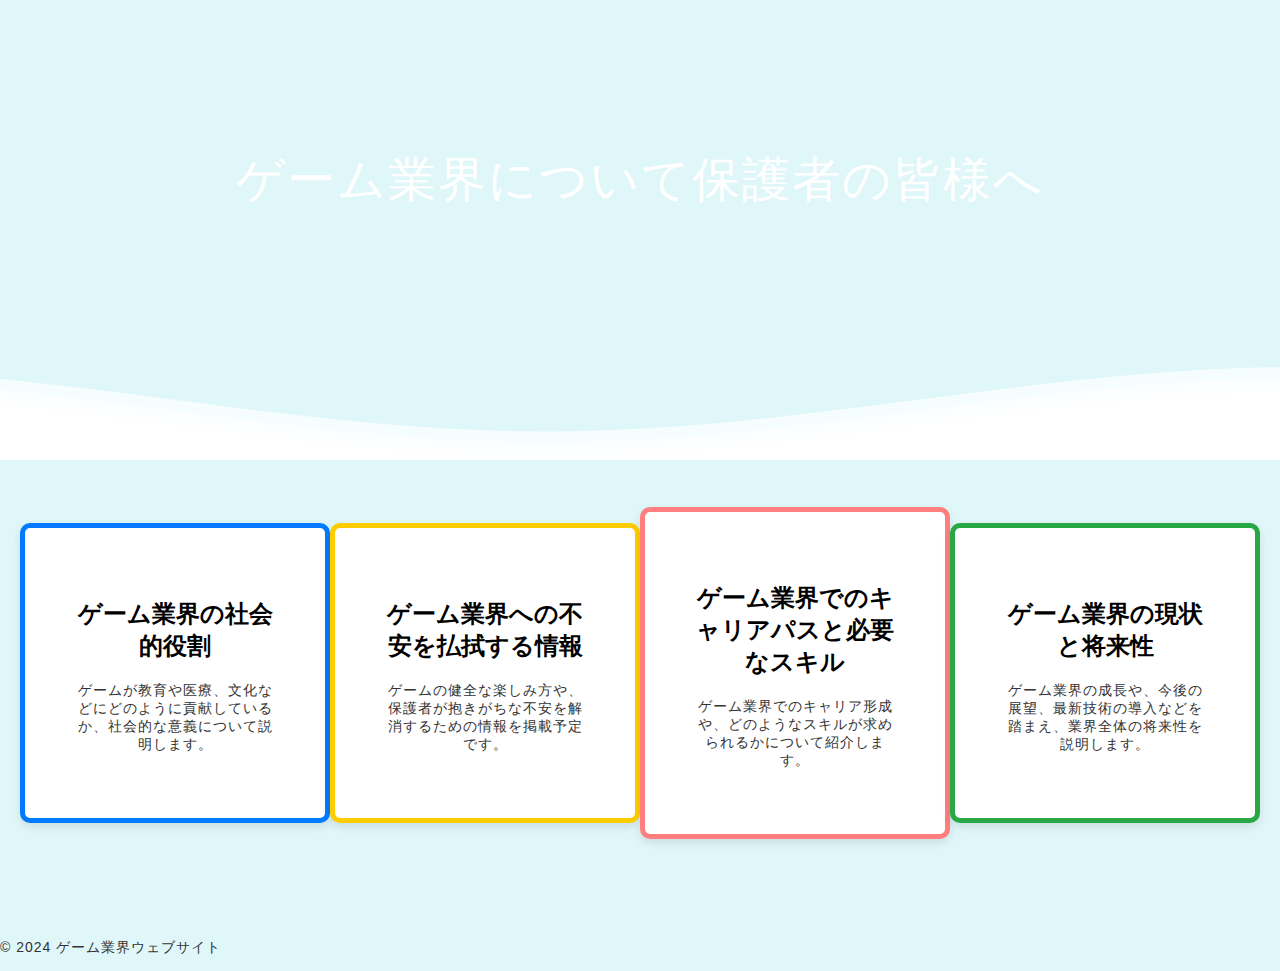
==== index.html @ 5cf40399 "デバッグしたHTMLファイルをプッシュ" ====
<!DOCTYPE html>
<html lang="ja">
  <head>
    <meta charset="UTF-8" />
    <meta name="viewport" content="width=device-width, initial-scale=1.0" />
    <title>ゲーム業界の情報</title>
    <link rel="stylesheet" href="style.css" />
    <script defer src="script.js"></script>
  </head>
  <body>
    <!-- ヘッダー部分 -->
    <div class="header">
      <div class="inner-header flex">
        <!-- タイトル -->
        <h1>ゲーム業界について保護者の皆様へ</h1>
      </div>
      <!-- 波アニメーションのSVG -->
      <div>
        <svg
          class="waves"
          xmlns="http://www.w3.org/2000/svg"
          xmlns:xlink="http://www.w3.org/1999/xlink"
          viewBox="0 24 150 28"
          preserveAspectRatio="none"
          shape-rendering="auto"
        >
          <defs>
            <path
              id="gentle-wave"
              d="M-160 44c30 0 58-18 88-18s 58 18 88 18 58-18 88-18 58 18 88 18v44h-352z"
            />
          </defs>
          <g class="parallax">
            <use
              xlink:href="#gentle-wave"
              x="48"
              y="0"
              fill="rgba(255,255,255,0.7)"
            />
            <use
              xlink:href="#gentle-wave"
              x="48"
              y="3"
              fill="rgba(255,255,255,0.5)"
            />
            <use
              xlink:href="#gentle-wave"
              x="48"
              y="5"
              fill="rgba(255,255,255,0.3)"
            />
            <use xlink:href="#gentle-wave" x="48" y="7" fill="#fff" />
          </g>
        </svg>
      </div>
    </div>
    <!-- メインコンテンツ -->
    <main>
      <section id="social-role" class="content-section">
        <h2>ゲーム業界の社会的役割</h2>
        <p>
          ゲームが教育や医療、文化などにどのように貢献しているか、社会的な意義について説明します。
        </p>
      </section>
      <section id="fears" class="content-section">
        <h2>ゲーム業界への不安を払拭する情報</h2>
        <p>
          ゲームの健全な楽しみ方や、保護者が抱きがちな不安を解消するための情報を掲載予定です。
        </p>
      </section>
      <section id="career" class="content-section">
        <h2>ゲーム業界でのキャリアパスと必要なスキル</h2>
        <p>
          ゲーム業界でのキャリア形成や、どのようなスキルが求められるかについて紹介します。
        </p>
      </section>
      <section id="future" class="content-section">
        <h2>ゲーム業界の現状と将来性</h2>
        <p>
          ゲーム業界の成長や、今後の展望、最新技術の導入などを踏まえ、業界全体の将来性を説明します。
        </p>
      </section>
    </main>
    <!-- フッター -->
    <footer>
      <p>© 2024 ゲーム業界ウェブサイト</p>
    </footer>
  </body>
</html>
---- style.css ----
/* 青い雰囲気を残すための背景色 */
body {
  margin: 0;
  font-family: sans-serif;
  background-color: #e0f7fa; /* 淡い青色の背景 */
}

h1 {
  font-weight: 300;
  letter-spacing: 2px;
  font-size: 48px;
  color: white;
  margin: 0;
  padding: 1rem;
}

p {
  letter-spacing: 1px;
  font-size: 14px;
  color: #333333;
}

/* ヘッダーと波のアニメーション */
.header {
  position: relative;
  text-align: center;
  color: white;
}

/* タイトルを中央に寄せる */
.inner-header {
  height: 65vh;
  width: 100%;
  margin: 0;
  padding: 0;
}

.flex {
  display: flex;
  justify-content: center;
  align-items: center;
  text-align: center;
  height: 40vh; /* タイトル部分の高さ調整 */
}

/* 波のアニメーションのスタイル */
.waves {
  position: relative;
  width: 100%;
  height: 10vh; /* 波の高さを少し低く */
  margin-bottom: -7px;
  min-height: 100px;
  max-height: 150px;
}

/* 波のアニメーション */
.parallax > use {
  animation: move-forever 25s cubic-bezier(0.55, 0.5, 0.45, 0.5) infinite;
}

/* メインセクションのレイアウト */
main {
  display: flex;
  justify-content: space-around;
  align-items: center;
  margin: 30px 0; /* 上下の余白を調整してボックスを上に寄せる */
  padding: 20px;
  background-color: #e0f7fa; /* 全体の背景色 */
}

/* 各ボックスのスタイル */
.content-section {
  width: 22%; /* ボックスの幅を均等に調整 */
  padding: 50px;
  text-align: center;
  background-color: white;
  margin-bottom: 50px;
  opacity: 0;
  transform: translateY(20px);
  transition: opacity 0.6s ease-out, transform 0.6s ease-out;
  border-radius: 10px;
  transition: transform 0.3s ease-in-out;
  box-shadow: 0 4px 8px rgba(0, 0, 0, 0.1);
  cursor: pointer;
  height: auto; /* ボックスの高さを自動で調整 */
}

.content-section.visible {
  opacity: 1;
  transform: translateY(0);
}

/* セクションごとの枠線の色 */
#social-role {
  border: 5px solid #007bff;
}

#fears {
  border: 5px solid #ffcc00;
}

#career {
  border: 5px solid #ff7f7f;
}

#future {
  border: 5px solid #28a745;
}

/* ボックスのホバーアニメーション */
.content-section:hover {
  transform: scale(1.05);
}

/* レスポンシブデザインの調整 */
@media (max-width: 768px) {
  .waves {
    height: 40px;
    min-height: 40px;
  }

  .inner-header {
    height: 30vh;
  }

  h1 {
    font-size: 24px;
  }

  main {
    flex-direction: column;
    align-items: center;
  }

  .content-section {
    width: 80%;
    margin-bottom: 20px;
  }
}
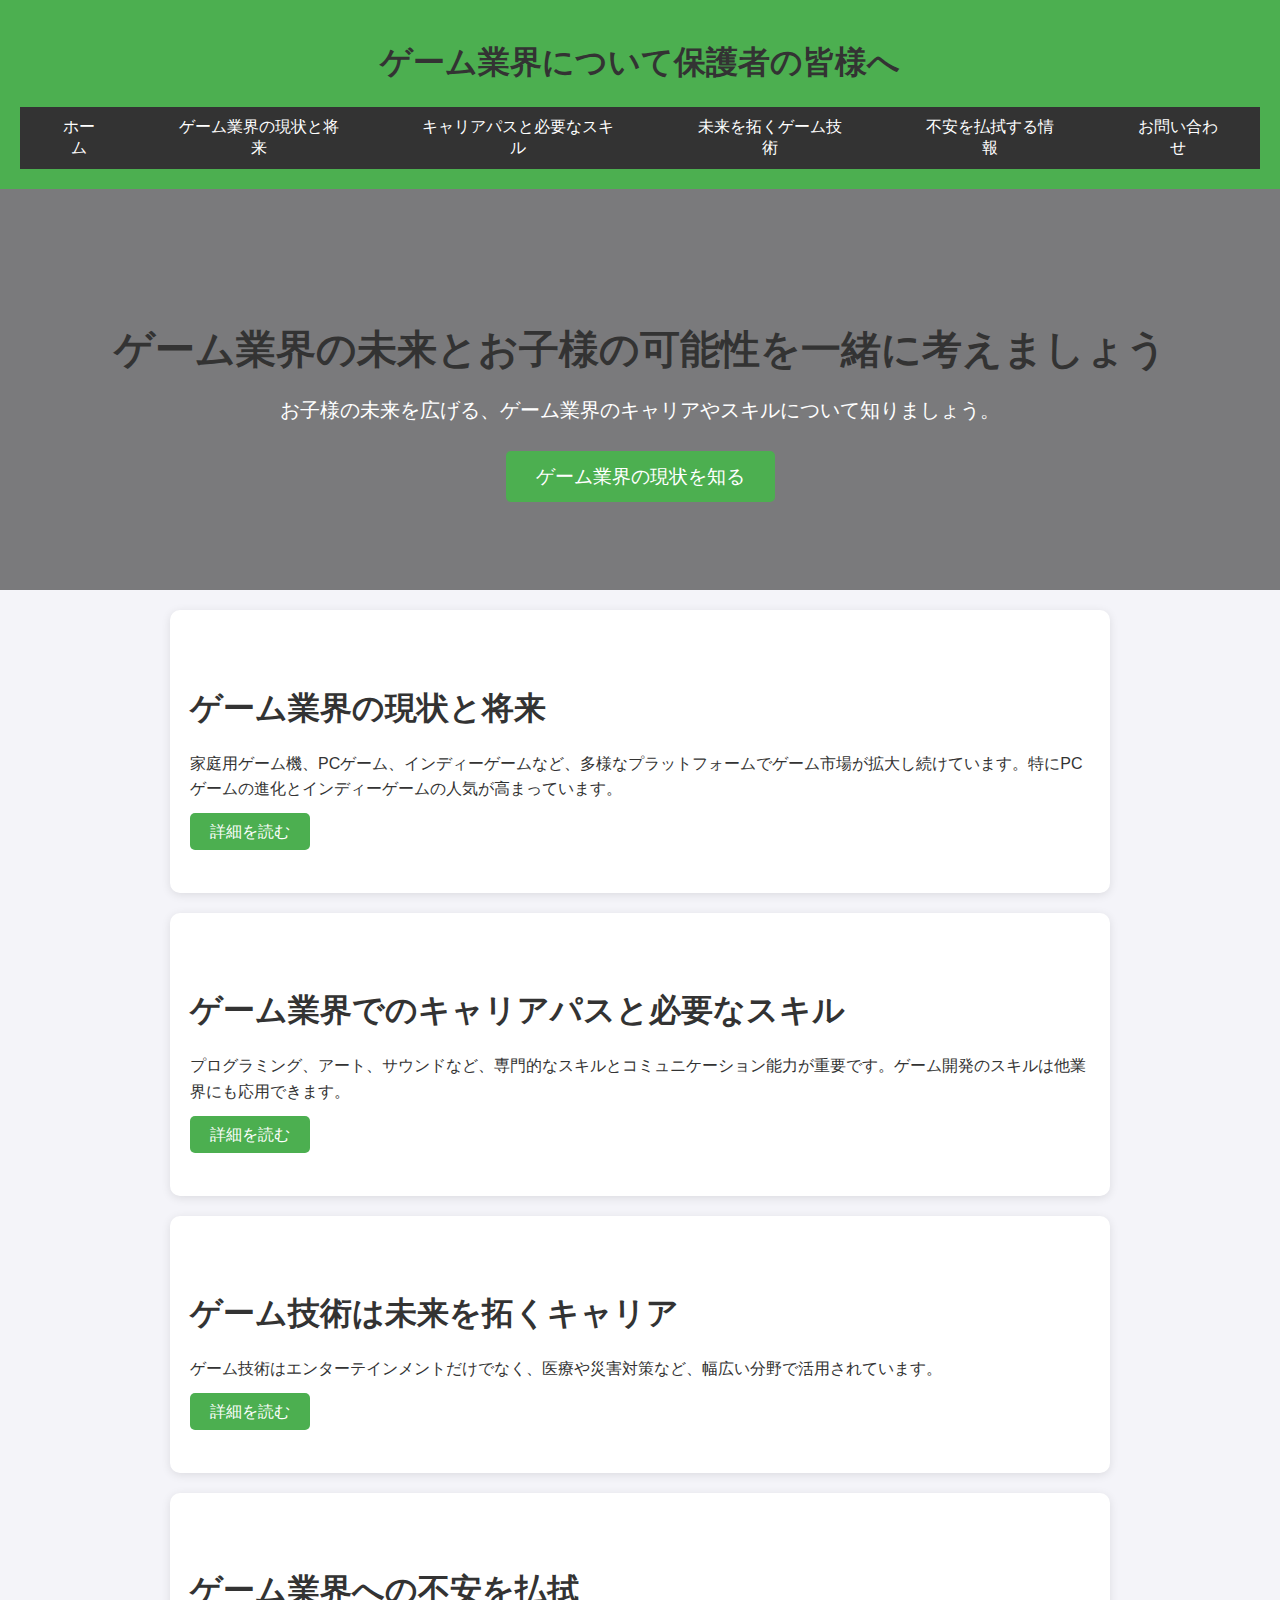
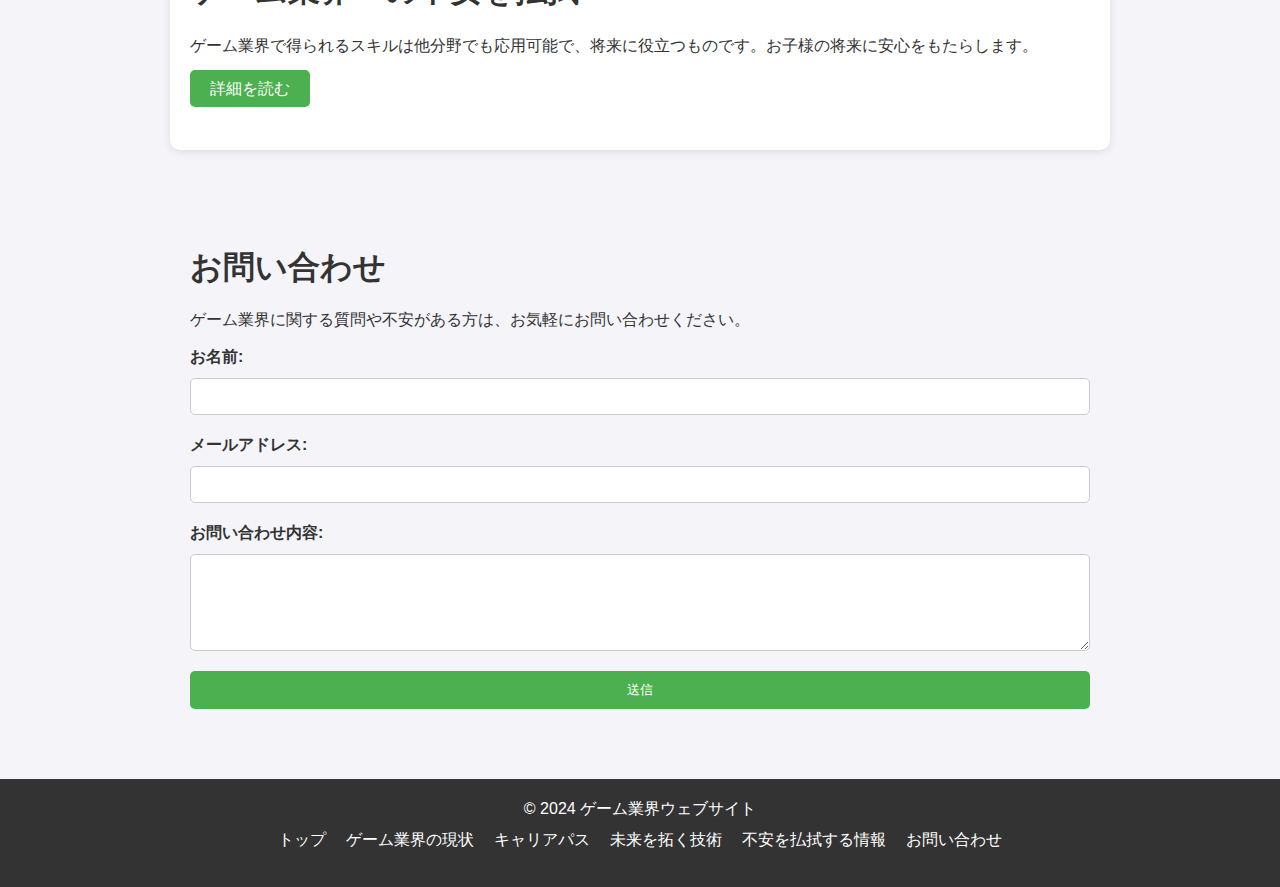
==== commit 1af2a6f6: "ファイルをルートディレクトリに移動" ====
--- a/index.html
+++ b/index.html
@@ -3,87 +3,110 @@
   <head>
     <meta charset="UTF-8" />
     <meta name="viewport" content="width=device-width, initial-scale=1.0" />
-    <title>ゲーム業界の情報</title>
+    <title>ゲーム業界について保護者の皆様へ</title>
     <link rel="stylesheet" href="style.css" />
-    <script defer src="script.js"></script>
   </head>
   <body>
-    <!-- ヘッダー部分 -->
-    <div class="header">
+    <!-- ヘッダー -->
+    <header class="header">
       <div class="inner-header flex">
-        <!-- タイトル -->
         <h1>ゲーム業界について保護者の皆様へ</h1>
       </div>
-      <!-- 波アニメーションのSVG -->
-      <div>
-        <svg
-          class="waves"
-          xmlns="http://www.w3.org/2000/svg"
-          xmlns:xlink="http://www.w3.org/1999/xlink"
-          viewBox="0 24 150 28"
-          preserveAspectRatio="none"
-          shape-rendering="auto"
-        >
-          <defs>
-            <path
-              id="gentle-wave"
-              d="M-160 44c30 0 58-18 88-18s 58 18 88 18 58-18 88-18 58 18 88 18v44h-352z"
-            />
-          </defs>
-          <g class="parallax">
-            <use
-              xlink:href="#gentle-wave"
-              x="48"
-              y="0"
-              fill="rgba(255,255,255,0.7)"
-            />
-            <use
-              xlink:href="#gentle-wave"
-              x="48"
-              y="3"
-              fill="rgba(255,255,255,0.5)"
-            />
-            <use
-              xlink:href="#gentle-wave"
-              x="48"
-              y="5"
-              fill="rgba(255,255,255,0.3)"
-            />
-            <use xlink:href="#gentle-wave" x="48" y="7" fill="#fff" />
-          </g>
-        </svg>
+      <nav class="navbar">
+        <ul class="nav-list">
+          <li><a href="#">ホーム</a></li>
+          <li><a href="#industry-status">ゲーム業界の現状と将来</a></li>
+          <li><a href="#career-path">キャリアパスと必要なスキル</a></li>
+          <li><a href="#future-technology">未来を拓くゲーム技術</a></li>
+          <li><a href="#fears">不安を払拭する情報</a></li>
+          <li><a href="#contact">お問い合わせ</a></li>
+        </ul>
+      </nav>
+    </header>
+
+    <!-- ヒーローセクション -->
+    <section class="hero-section">
+      <div class="hero-content">
+        <h2>ゲーム業界の未来とお子様の可能性を一緒に考えましょう</h2>
+        <p>
+          お子様の未来を広げる、ゲーム業界のキャリアやスキルについて知りましょう。
+        </p>
+        <a href="#industry-status" class="cta-button">ゲーム業界の現状を知る</a>
       </div>
-    </div>
-    <!-- メインコンテンツ -->
-    <main>
-      <section id="social-role" class="content-section">
-        <h2>ゲーム業界の社会的役割</h2>
-        <p>
-          ゲームが教育や医療、文化などにどのように貢献しているか、社会的な意義について説明します。
-        </p>
-      </section>
-      <section id="fears" class="content-section">
-        <h2>ゲーム業界への不安を払拭する情報</h2>
-        <p>
-          ゲームの健全な楽しみ方や、保護者が抱きがちな不安を解消するための情報を掲載予定です。
-        </p>
-      </section>
-      <section id="career" class="content-section">
-        <h2>ゲーム業界でのキャリアパスと必要なスキル</h2>
-        <p>
-          ゲーム業界でのキャリア形成や、どのようなスキルが求められるかについて紹介します。
-        </p>
-      </section>
-      <section id="future" class="content-section">
-        <h2>ゲーム業界の現状と将来性</h2>
-        <p>
-          ゲーム業界の成長や、今後の展望、最新技術の導入などを踏まえ、業界全体の将来性を説明します。
-        </p>
-      </section>
-    </main>
+    </section>
+
+    <!-- コンテンツセクション -->
+    <!-- ゲーム業界の現状と将来 -->
+    <section id="industry-status" class="content-section">
+      <h2>ゲーム業界の現状と将来</h2>
+      <p>
+        家庭用ゲーム機、PCゲーム、インディーゲームなど、多様なプラットフォームでゲーム市場が拡大し続けています。特にPCゲームの進化とインディーゲームの人気が高まっています。
+      </p>
+      <a href="industry-status.html" class="detail-button">詳細を読む</a>
+    </section>
+
+    <!-- キャリアパスと必要なスキル -->
+    <section id="career-path" class="content-section">
+      <h2>ゲーム業界でのキャリアパスと必要なスキル</h2>
+      <p>
+        プログラミング、アート、サウンドなど、専門的なスキルとコミュニケーション能力が重要です。ゲーム開発のスキルは他業界にも応用できます。
+      </p>
+      <a href="career-path.html" class="detail-button">詳細を読む</a>
+    </section>
+
+    <!-- 未来を拓くゲーム技術 -->
+    <section id="future-technology" class="content-section">
+      <h2>ゲーム技術は未来を拓くキャリア</h2>
+      <p>
+        ゲーム技術はエンターテインメントだけでなく、医療や災害対策など、幅広い分野で活用されています。
+      </p>
+      <a href="future-technology.html" class="detail-button">詳細を読む</a>
+    </section>
+
+    <!-- 不安を払拭する情報 -->
+    <section id="fears" class="content-section">
+      <h2>ゲーム業界への不安を払拭</h2>
+      <p>
+        ゲーム業界で得られるスキルは他分野でも応用可能で、将来に役立つものです。お子様の将来に安心をもたらします。
+      </p>
+      <a href="fears.html" class="detail-button">詳細を読む</a>
+    </section>
+
+    <!-- お問い合わせセクション -->
+    <section id="contact" class="contact-section">
+      <h2>お問い合わせ</h2>
+      <p>
+        ゲーム業界に関する質問や不安がある方は、お気軽にお問い合わせください。
+      </p>
+      <form action="submit-form.php" method="post">
+        <label for="name">お名前:</label>
+        <input type="text" id="name" name="name" required />
+
+        <label for="email">メールアドレス:</label>
+        <input type="email" id="email" name="email" required />
+
+        <label for="message">お問い合わせ内容:</label>
+        <textarea id="message" name="message" rows="5" required></textarea>
+
+        <button type="submit" class="submit-button">送信</button>
+      </form>
+    </section>
+
     <!-- フッター -->
-    <footer>
+    <footer class="footer">
       <p>© 2024 ゲーム業界ウェブサイト</p>
+      <nav class="footer-nav">
+        <ul>
+          <li><a href="#">トップ</a></li>
+          <li><a href="#industry-status">ゲーム業界の現状</a></li>
+          <li><a href="#career-path">キャリアパス</a></li>
+          <li><a href="#future-technology">未来を拓く技術</a></li>
+          <li><a href="#fears">不安を払拭する情報</a></li>
+          <li><a href="#contact">お問い合わせ</a></li>
+        </ul>
+      </nav>
     </footer>
+
+    <script src="script.js" defer></script>
   </body>
 </html>
--- a/style.css
+++ b/style.css
@@ -1,139 +1,289 @@
-/* 青い雰囲気を残すための背景色 */
+/* 全体の基本スタイル */
 body {
-  margin: 0;
-  font-family: sans-serif;
-  background-color: #e0f7fa; /* 淡い青色の背景 */
-}
-
-h1 {
-  font-weight: 300;
-  letter-spacing: 2px;
-  font-size: 48px;
-  color: white;
-  margin: 0;
-  padding: 1rem;
-}
-
-p {
-  letter-spacing: 1px;
-  font-size: 14px;
-  color: #333333;
-}
-
-/* ヘッダーと波のアニメーション */
-.header {
-  position: relative;
-  text-align: center;
-  color: white;
-}
-
-/* タイトルを中央に寄せる */
-.inner-header {
-  height: 65vh;
-  width: 100%;
+  font-family: Arial, sans-serif;
   margin: 0;
   padding: 0;
-}
-
-.flex {
+  box-sizing: border-box;
+  background-color: #f4f4f9;
+  color: #333;
+}
+
+h1,
+h2 {
+  color: #333;
+}
+
+a {
+  text-decoration: none;
+  color: #fff;
+}
+
+ul {
+  list-style-type: none;
+  padding: 0;
+}
+
+button,
+input,
+textarea {
+  font-family: inherit;
+}
+
+/* ヘッダー */
+.header {
+  background-color: #4caf50;
+  padding: 20px;
+  text-align: center;
+  color: white;
+}
+
+.navbar {
+  background-color: #333;
+}
+
+.navbar .nav-list {
   display: flex;
   justify-content: center;
-  align-items: center;
+  padding: 0;
+  margin: 0;
+}
+
+.navbar .nav-list li {
+  margin: 0 15px;
+}
+
+.navbar .nav-list a {
+  color: white;
+  padding: 10px 20px;
+  display: block;
+  transition: background 0.3s;
+}
+
+.navbar .nav-list a:hover {
+  background-color: #4caf50;
+  border-radius: 5px;
+}
+
+/* ヒーローセクション */
+.hero-section {
+  background-image: url("hero-image.jpg"); /* 背景画像 */
+  background-size: cover;
+  background-position: center;
+  color: white;
   text-align: center;
-  height: 40vh; /* タイトル部分の高さ調整 */
-}
-
-/* 波のアニメーションのスタイル */
-.waves {
+  padding: 100px 20px;
   position: relative;
+}
+
+.hero-section::before {
+  content: "";
+  position: absolute;
+  top: 0;
+  left: 0;
   width: 100%;
-  height: 10vh; /* 波の高さを少し低く */
-  margin-bottom: -7px;
-  min-height: 100px;
-  max-height: 150px;
-}
-
-/* 波のアニメーション */
-.parallax > use {
-  animation: move-forever 25s cubic-bezier(0.55, 0.5, 0.45, 0.5) infinite;
-}
-
-/* メインセクションのレイアウト */
-main {
+  height: 100%;
+  background-color: rgba(0, 0, 0, 0.5); /* 半透明のオーバーレイ */
+}
+
+.hero-section .hero-content {
+  position: relative;
+  z-index: 2;
+}
+
+.hero-section h2 {
+  font-size: 2.5rem;
+  margin-bottom: 20px;
+}
+
+.hero-section p {
+  font-size: 1.25rem;
+  margin-bottom: 40px;
+}
+
+.cta-button {
+  background-color: #4caf50;
+  color: white;
+  padding: 15px 30px;
+  font-size: 1.2rem;
+  border-radius: 5px;
+  transition: background 0.3s;
+}
+
+.cta-button:hover {
+  background-color: #45a049;
+}
+
+/* コンテンツセクション */
+.content-section {
+  padding: 50px 20px;
+  background-color: white;
+  margin: 20px auto;
+  max-width: 900px;
+  border-radius: 10px;
+  box-shadow: 0 2px 10px rgba(0, 0, 0, 0.1);
+}
+
+.content-section h2 {
+  font-size: 2rem;
+  margin-bottom: 20px;
+}
+
+.content-section p {
+  font-size: 1rem;
+  line-height: 1.6;
+  margin-bottom: 20px;
+}
+
+.detail-button {
+  background-color: #4caf50;
+  color: white;
+  padding: 10px 20px;
+  border-radius: 5px;
+  font-size: 1rem;
+  transition: background 0.3s;
+}
+
+.detail-button:hover {
+  background-color: #45a049;
+}
+
+/* お問い合わせセクション */
+.contact-section {
+  padding: 50px 20px;
+  background-color: #f4f4f9;
+  margin: 20px auto;
+  max-width: 900px;
+  border-radius: 10px;
+}
+
+.contact-section h2 {
+  font-size: 2rem;
+  margin-bottom: 20px;
+}
+
+.contact-section form {
   display: flex;
-  justify-content: space-around;
-  align-items: center;
-  margin: 30px 0; /* 上下の余白を調整してボックスを上に寄せる */
-  padding: 20px;
-  background-color: #e0f7fa; /* 全体の背景色 */
-}
-
-/* 各ボックスのスタイル */
-.content-section {
-  width: 22%; /* ボックスの幅を均等に調整 */
-  padding: 50px;
+  flex-direction: column;
+}
+
+.contact-section label {
+  margin-bottom: 10px;
+  font-weight: bold;
+}
+
+.contact-section input,
+.contact-section textarea {
+  padding: 10px;
+  margin-bottom: 20px;
+  border: 1px solid #ccc;
+  border-radius: 5px;
+}
+
+.contact-section button {
+  background-color: #4caf50;
+  color: white;
+  padding: 10px 20px;
+  border: none;
+  border-radius: 5px;
+  cursor: pointer;
+  transition: background 0.3s;
+}
+
+.contact-section button:hover {
+  background-color: #45a049;
+}
+
+/* フッター */
+.footer {
+  background-color: #333;
+  color: white;
   text-align: center;
-  background-color: white;
-  margin-bottom: 50px;
-  opacity: 0;
-  transform: translateY(20px);
-  transition: opacity 0.6s ease-out, transform 0.6s ease-out;
-  border-radius: 10px;
-  transition: transform 0.3s ease-in-out;
-  box-shadow: 0 4px 8px rgba(0, 0, 0, 0.1);
-  cursor: pointer;
-  height: auto; /* ボックスの高さを自動で調整 */
-}
-
-.content-section.visible {
-  opacity: 1;
-  transform: translateY(0);
-}
-
-/* セクションごとの枠線の色 */
-#social-role {
-  border: 5px solid #007bff;
-}
-
-#fears {
-  border: 5px solid #ffcc00;
-}
-
-#career {
-  border: 5px solid #ff7f7f;
-}
-
-#future {
-  border: 5px solid #28a745;
-}
-
-/* ボックスのホバーアニメーション */
-.content-section:hover {
-  transform: scale(1.05);
-}
-
-/* レスポンシブデザインの調整 */
-@media (max-width: 768px) {
-  .waves {
-    height: 40px;
-    min-height: 40px;
-  }
-
-  .inner-header {
-    height: 30vh;
-  }
-
-  h1 {
-    font-size: 24px;
-  }
-
-  main {
+  padding: 20px 0;
+}
+
+.footer p {
+  margin: 0;
+}
+
+.footer-nav ul {
+  display: flex;
+  justify-content: center;
+  margin-top: 10px;
+}
+
+.footer-nav ul li {
+  margin: 0 10px;
+}
+
+.footer-nav ul li a {
+  color: white;
+  transition: color 0.3s;
+}
+
+.footer-nav ul li a:hover {
+  color: #4caf50;
+}
+
+/* メディアクエリ: スマホ対応 */
+@media screen and (max-width: 768px) {
+  /* ナビゲーションメニュー */
+  .navbar .nav-list {
     flex-direction: column;
     align-items: center;
   }
 
+  .navbar .nav-list li {
+    margin: 10px 0;
+  }
+
+  /* ヒーローセクション */
+  .hero-section {
+    padding: 50px 20px;
+  }
+
+  .hero-section h2 {
+    font-size: 1.8rem;
+  }
+
+  .hero-section p {
+    font-size: 1rem;
+  }
+
+  .cta-button {
+    padding: 10px 20px;
+    font-size: 1rem;
+  }
+
+  /* コンテンツセクション */
   .content-section {
-    width: 80%;
-    margin-bottom: 20px;
-  }
-}
+    padding: 30px 20px;
+  }
+
+  .content-section h2 {
+    font-size: 1.5rem;
+  }
+
+  .content-section p {
+    font-size: 0.9rem;
+  }
+
+  /* お問い合わせセクション */
+  .contact-section h2 {
+    font-size: 1.5rem;
+  }
+
+  .contact-section label,
+  .contact-section input,
+  .contact-section textarea {
+    font-size: 0.9rem;
+  }
+
+  /* フッター */
+  .footer-nav ul {
+    flex-direction: column;
+  }
+
+  .footer-nav ul li {
+    margin: 5px 0;
+  }
+}
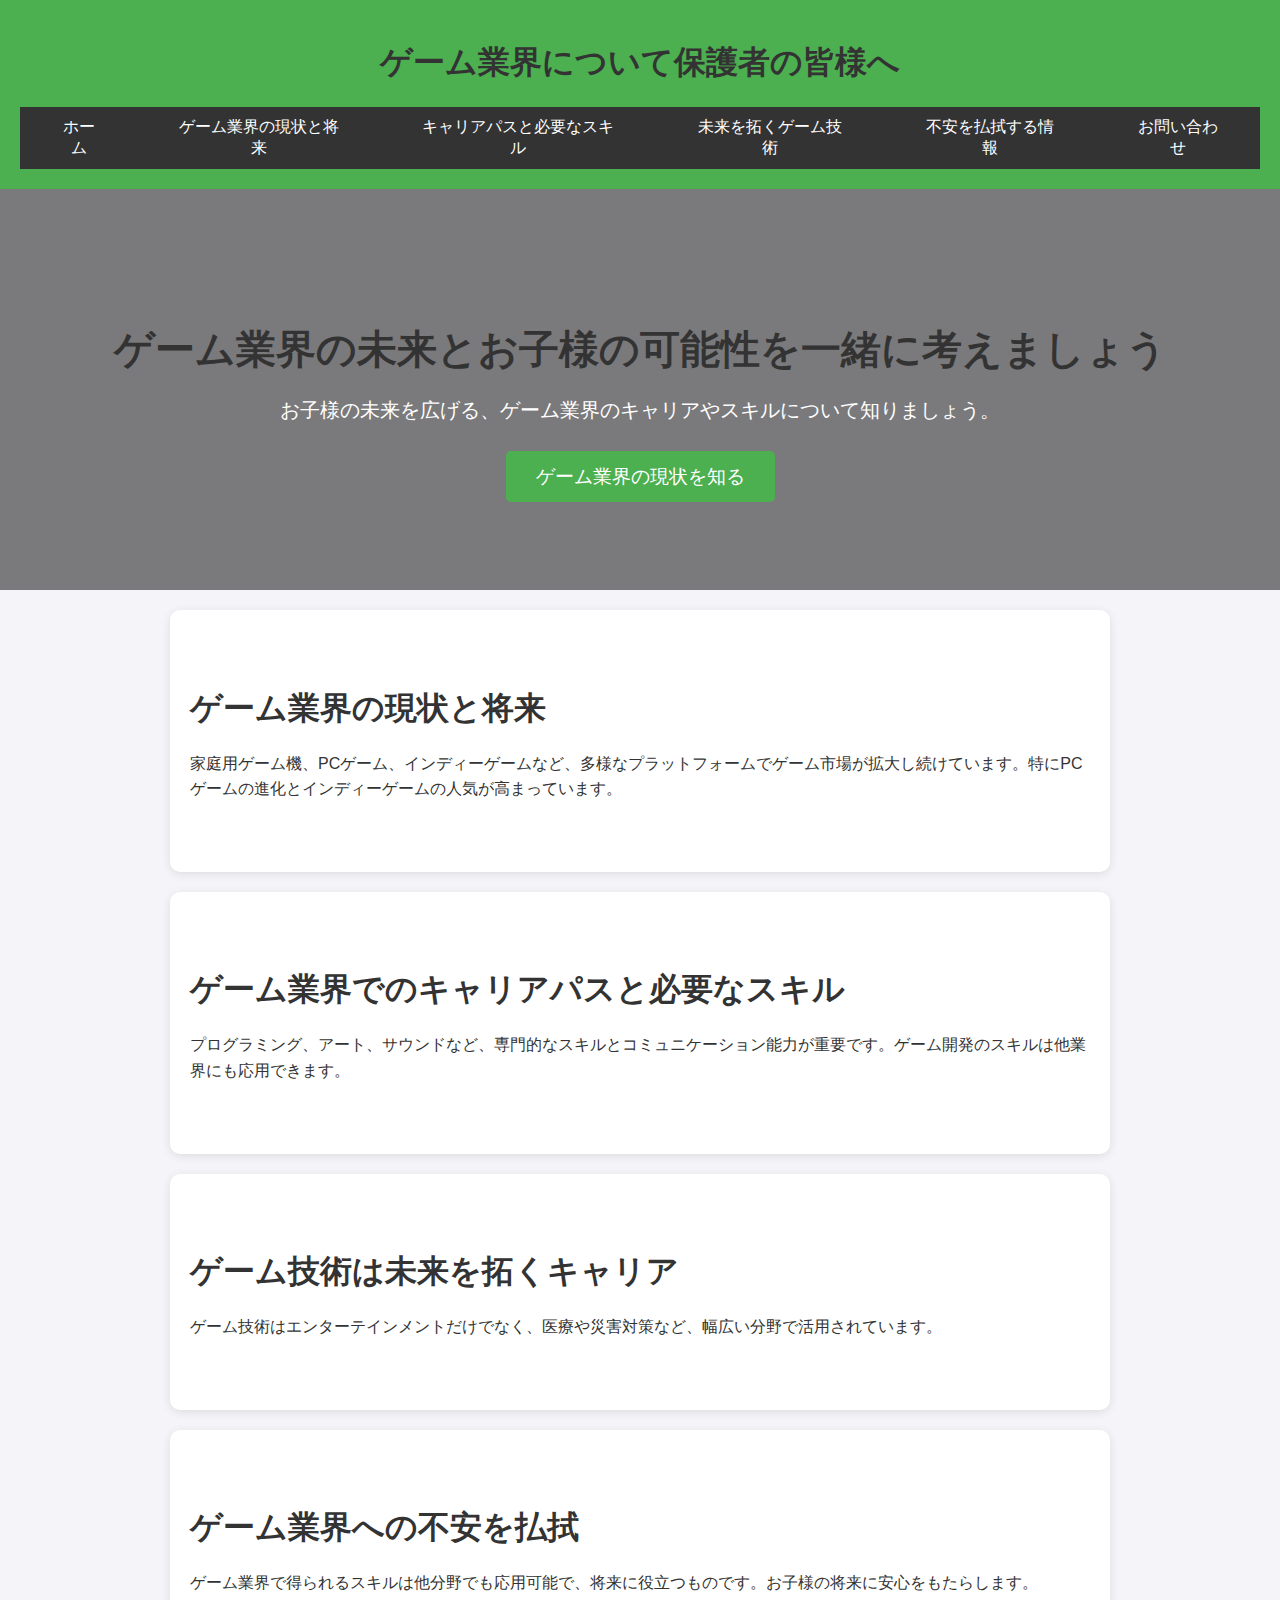
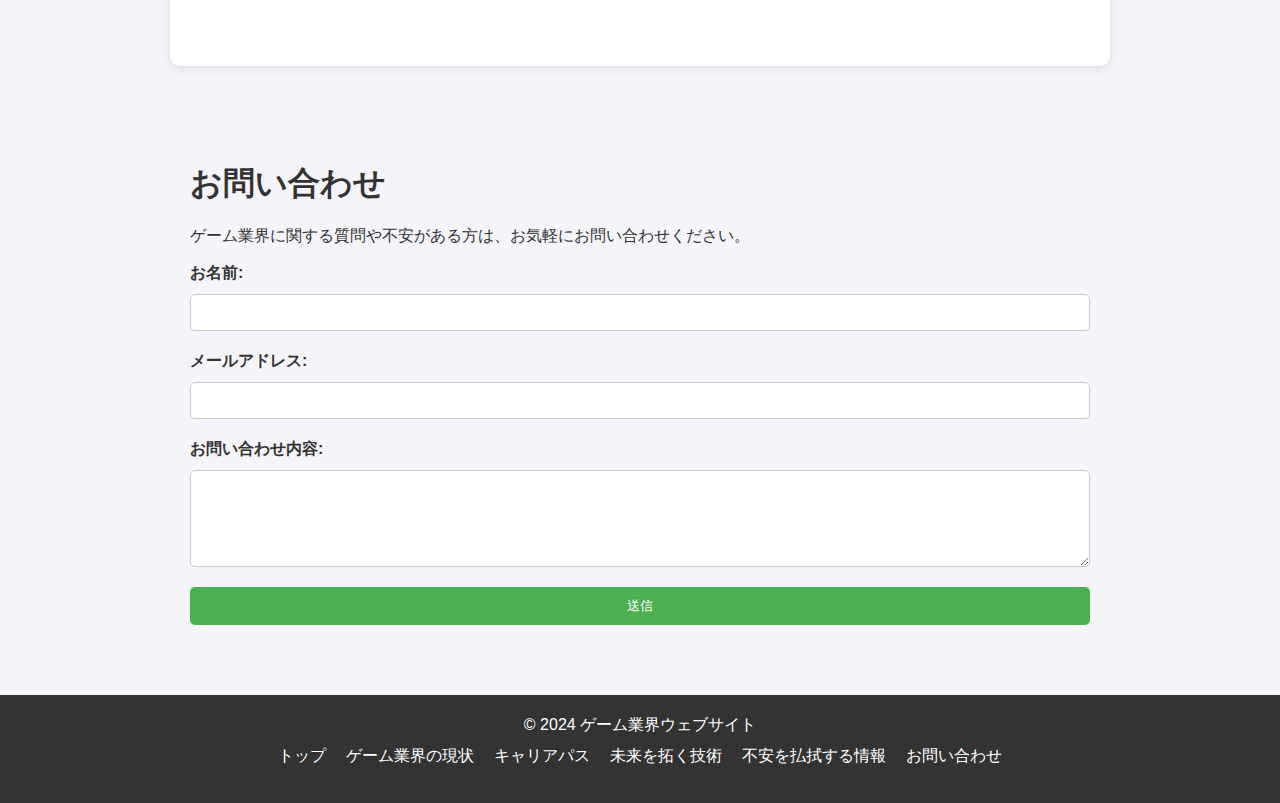
==== commit dc340826: "ファイル修正" ====
--- a/index.html
+++ b/index.html
@@ -42,7 +42,8 @@
       <p>
         家庭用ゲーム機、PCゲーム、インディーゲームなど、多様なプラットフォームでゲーム市場が拡大し続けています。特にPCゲームの進化とインディーゲームの人気が高まっています。
       </p>
-      <a href="industry-status.html" class="detail-button">詳細を読む</a>
+      <!-- GitHub Pagesで外部ページが不要なら、以下のリンクは削除 -->
+      <!-- <a href="industry-status.html" class="detail-button">詳細を読む</a> -->
     </section>
 
     <!-- キャリアパスと必要なスキル -->
@@ -51,7 +52,7 @@
       <p>
         プログラミング、アート、サウンドなど、専門的なスキルとコミュニケーション能力が重要です。ゲーム開発のスキルは他業界にも応用できます。
       </p>
-      <a href="career-path.html" class="detail-button">詳細を読む</a>
+      <!-- <a href="career-path.html" class="detail-button">詳細を読む</a> -->
     </section>
 
     <!-- 未来を拓くゲーム技術 -->
@@ -60,7 +61,7 @@
       <p>
         ゲーム技術はエンターテインメントだけでなく、医療や災害対策など、幅広い分野で活用されています。
       </p>
-      <a href="future-technology.html" class="detail-button">詳細を読む</a>
+      <!-- <a href="future-technology.html" class="detail-button">詳細を読む</a> -->
     </section>
 
     <!-- 不安を払拭する情報 -->
@@ -69,7 +70,7 @@
       <p>
         ゲーム業界で得られるスキルは他分野でも応用可能で、将来に役立つものです。お子様の将来に安心をもたらします。
       </p>
-      <a href="fears.html" class="detail-button">詳細を読む</a>
+      <!-- <a href="fears.html" class="detail-button">詳細を読む</a> -->
     </section>
 
     <!-- お問い合わせセクション -->
@@ -78,7 +79,9 @@
       <p>
         ゲーム業界に関する質問や不安がある方は、お気軽にお問い合わせください。
       </p>
-      <form action="submit-form.php" method="post">
+      <!-- PHPはGitHub Pagesで動作しないため、フォーム機能は外部サービスを使用するか、削除することを推奨します -->
+      <!-- <form action="submit-form.php" method="post"> -->
+      <form action="#" method="post">
         <label for="name">お名前:</label>
         <input type="text" id="name" name="name" required />
 
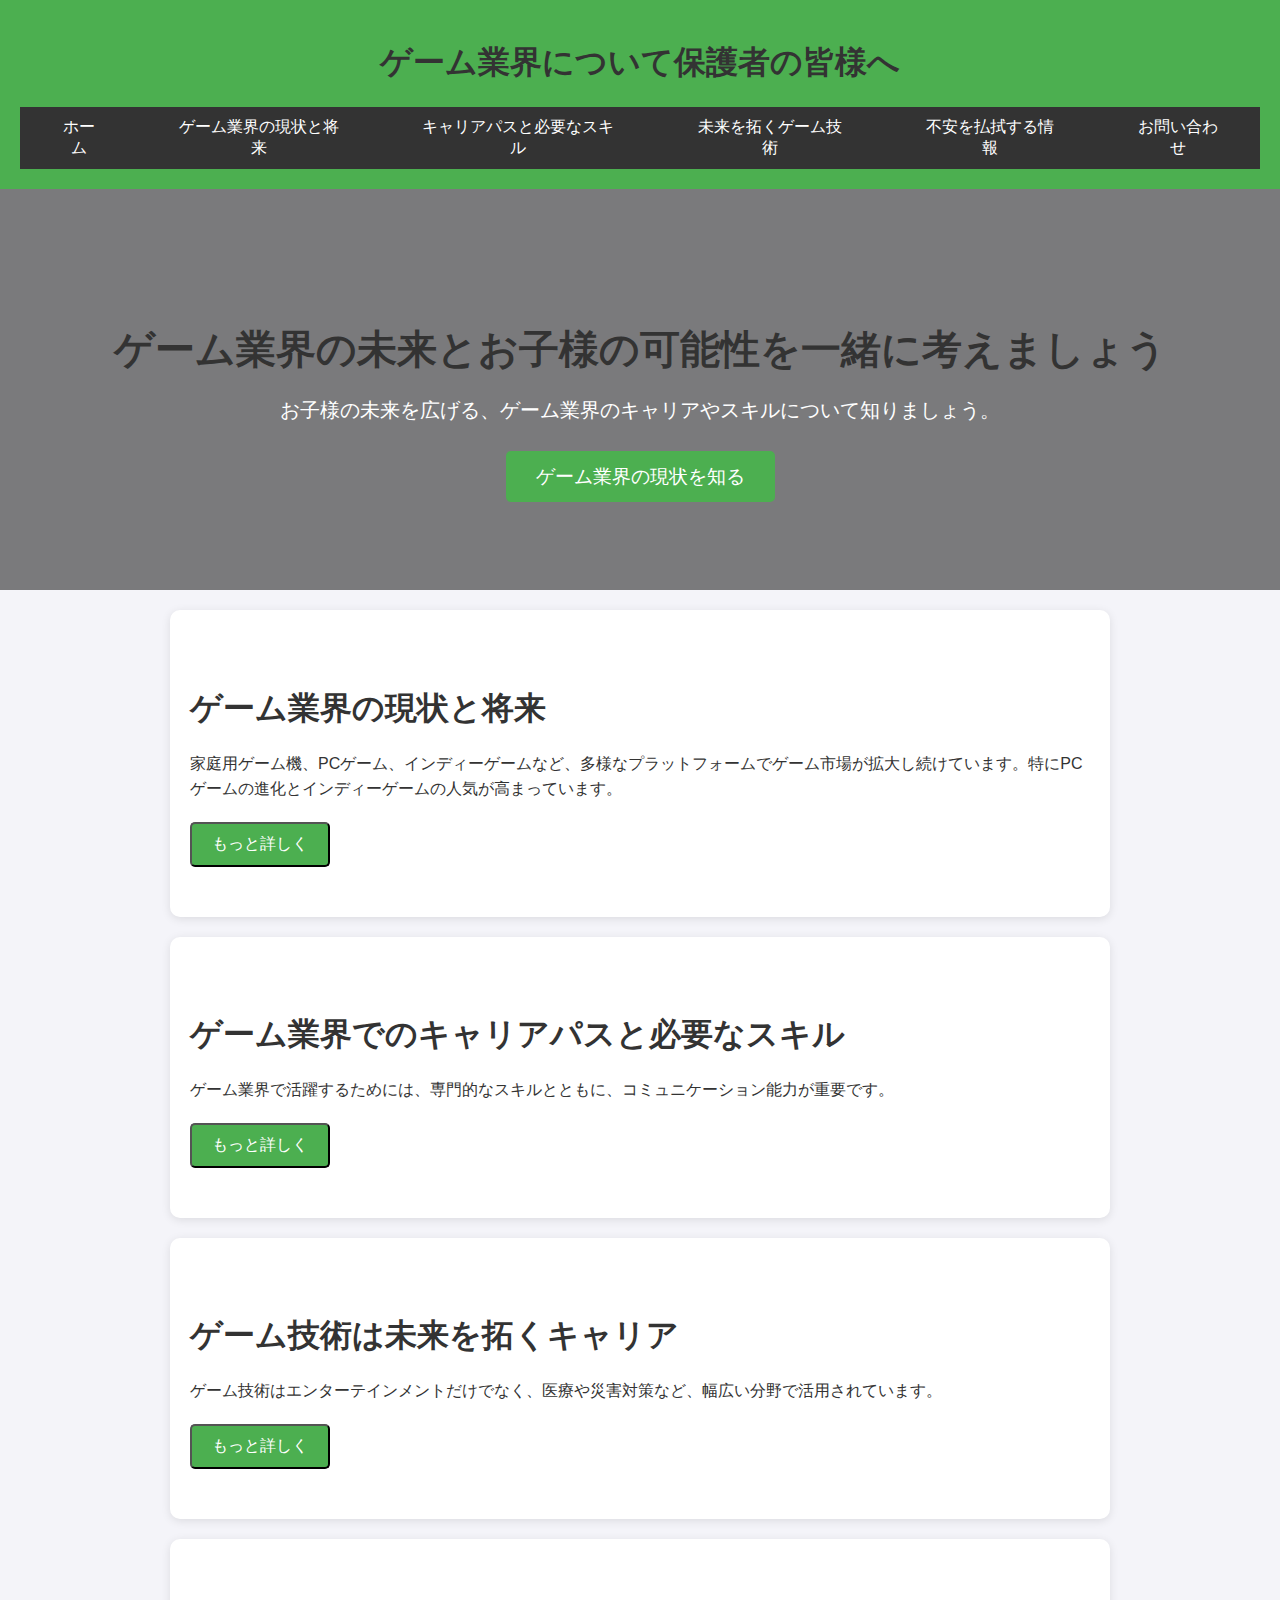
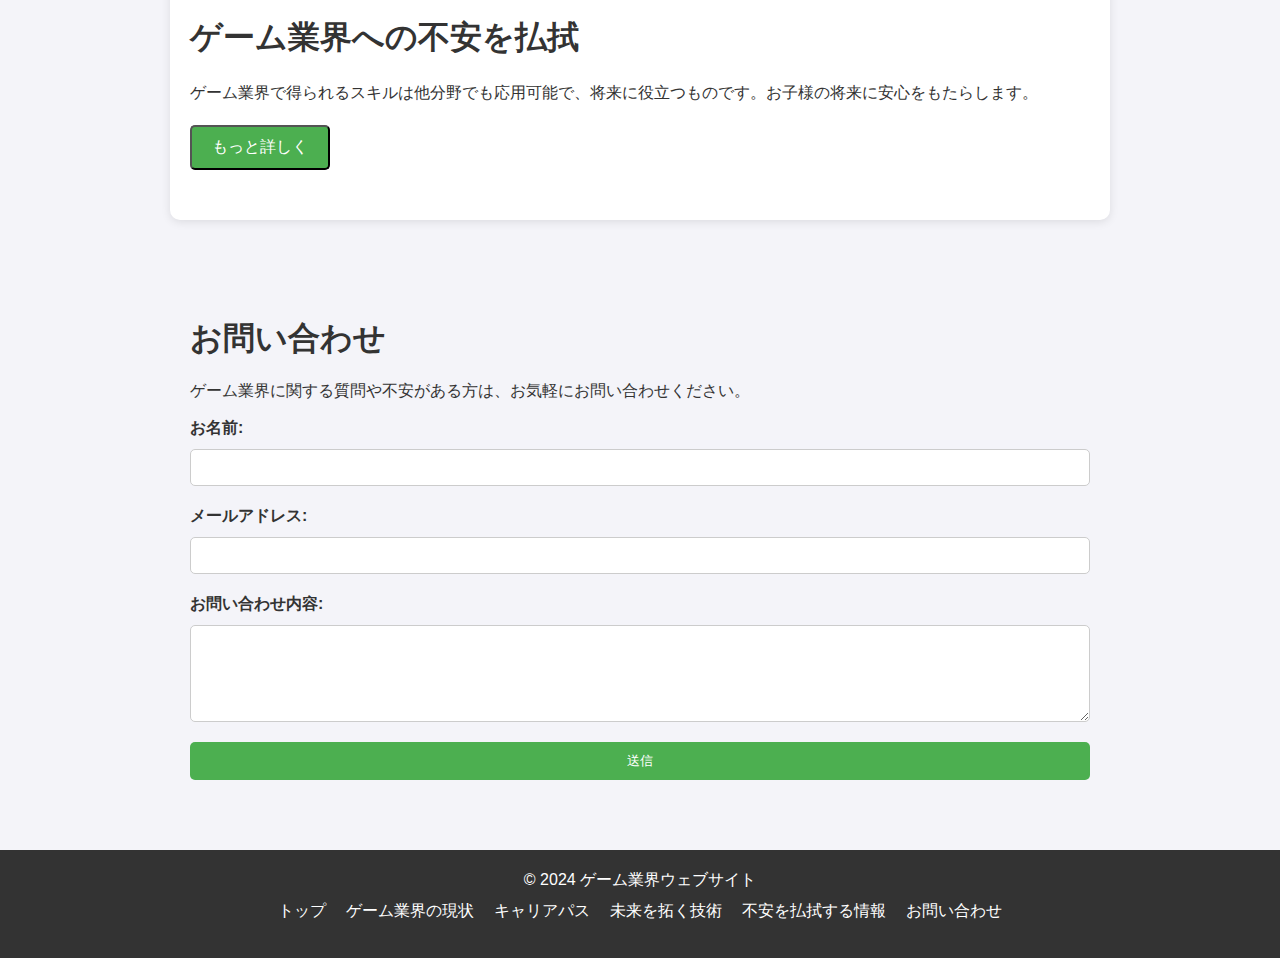
==== commit 885fc3c2: "Initial commit" ====
--- a/index.html
+++ b/index.html
@@ -35,24 +35,61 @@
       </div>
     </section>
 
-    <!-- コンテンツセクション -->
     <!-- ゲーム業界の現状と将来 -->
     <section id="industry-status" class="content-section">
       <h2>ゲーム業界の現状と将来</h2>
       <p>
         家庭用ゲーム機、PCゲーム、インディーゲームなど、多様なプラットフォームでゲーム市場が拡大し続けています。特にPCゲームの進化とインディーゲームの人気が高まっています。
       </p>
-      <!-- GitHub Pagesで外部ページが不要なら、以下のリンクは削除 -->
-      <!-- <a href="industry-status.html" class="detail-button">詳細を読む</a> -->
-    </section>
-
-    <!-- キャリアパスと必要なスキル -->
+      <button onclick="toggleDetails('industry-details')" class="detail-button">
+        もっと詳しく
+      </button>
+
+      <!-- 詳細コンテンツ（初期状態では非表示） -->
+      <div id="industry-details" style="display: none">
+        <p>
+          ゲーム業界は、かつては家庭用ゲーム機が主流でしたが、現在ではPCゲームやインディーゲームも注目を集めるようになり、多様なプラットフォームでの展開が進んでいます。これにより、ゲーム市場は拡大を続けており、特にPCゲームはハードウェアの進化やオンラインゲームの普及によって人気が高まっています。また、インディーゲームは大手企業のタイトルと並び、独創性や新しいゲームプレイが評価され、業界内で存在感を増しています。
+        </p>
+        <p>
+          こうした状況において、ゲーム業界の成長をさらに加速させるために、優秀な人材の確保が必要不可欠です。業界が抱える課題として、給与や労働環境に対する透明性の向上が求められており、日本コンピュータエンターテインメント協会（CESA）は毎年発行している「ゲーム白書」を刷新し、給与や平均年齢などの雇用に関するデータを充実させる方針を示しています。
+        </p>
+        <p>
+          これにより、業界全体の成長を国内外で可視化し、ゲーム開発の魅力を再認識させる狙いがあります。また、海外販売比率の統計を整備し、今後のグローバル市場へのアプローチを強化する考えも示されています。
+        </p>
+        <p>
+          一方で、政府もゲームを含むコンテンツ産業の人材育成に注力しており、「新しい資本主義」の改定実行計画の一環として、賃金を含む労働環境の改善や海外展開の支援を進めています。これにより、国内外の競争力が高まり、さらに多くの才能がゲーム業界に集まることが期待されています。
+        </p>
+        <p>
+          特に人口減少による国内市場の縮小に対しては、辻本氏は悲観的な見方を否定し、ゲーム経験者が増えることで新たな機会が広がるとしています。さらに、人気キャラクターを生かし、海外市場でのファン開拓にも積極的に取り組む必要性が指摘されています。
+        </p>
+      </div>
+    </section>
+
+    <!-- ゲーム業界でのキャリアパスと必要なスキル -->
     <section id="career-path" class="content-section">
       <h2>ゲーム業界でのキャリアパスと必要なスキル</h2>
       <p>
-        プログラミング、アート、サウンドなど、専門的なスキルとコミュニケーション能力が重要です。ゲーム開発のスキルは他業界にも応用できます。
-      </p>
-      <!-- <a href="career-path.html" class="detail-button">詳細を読む</a> -->
+        ゲーム業界で活躍するためには、専門的なスキルとともに、コミュニケーション能力が重要です。
+      </p>
+      <button onclick="toggleDetails('career-details')" class="detail-button">
+        もっと詳しく
+      </button>
+
+      <!-- 詳細コンテンツ（初期状態では非表示） -->
+      <div id="career-details" style="display: none">
+        <p>
+          プログラミング、アート、サウンドといった各専門スキルに注目が偏りがちですが、ゲーム開発はチームでのものづくり。本当に面白いゲームを作るためには、職種を超えてチームメンバーと円滑に協力し、意見を交わすコミュニケーションスキルが不可欠です。
+        </p>
+        <p>
+          また、近年では、ゲーム開発で得た専門スキルが、IT業界やメタバースといった社会で成長を続けている分野にも応用されています。専門技術の経験やクリエイティブな思考は、他業界でも高く評価されるものとなっています。
+        </p>
+        <p>
+          プロジェクト管理や問題解決の能力は、どの業界でも汎用性が高く、様々なキャリアでの活躍の幅が広がります。ゲーム開発は問題解決の繰り返し。壁に当たっては悩み、成長していく過程は、コミュニケーションを磨く場でもあり、培われた経験は何物にも代えがたいスキルとなります。
+        </p>
+        <p>
+          ゲーム業界でキャリアを積むことは、将来的に、業界を超えた幅広いフィールドでの活躍の可能性を切り拓きます。
+        </p>
+      </div>
     </section>
 
     <!-- 未来を拓くゲーム技術 -->
@@ -61,16 +98,82 @@
       <p>
         ゲーム技術はエンターテインメントだけでなく、医療や災害対策など、幅広い分野で活用されています。
       </p>
-      <!-- <a href="future-technology.html" class="detail-button">詳細を読む</a> -->
-    </section>
-
-    <!-- 不安を払拭する情報 -->
+      <button onclick="toggleDetails('future-details')" class="detail-button">
+        もっと詳しく
+      </button>
+
+      <!-- 詳細コンテンツ（初期状態では非表示） -->
+      <div id="future-details" style="display: none">
+        <p>
+          ゲーム業界への就職に対して、不安を感じる親御さんも少なくありません。
+        </p>
+        <p>
+          しかし、近年、ゲーム技術はエンターテインメントを超え、医療や災害対策など多岐にわたる分野で活用されています。
+        </p>
+        <p>
+          例えば、外科医の手術訓練や災害シミュレーションなどでゲーム技術が社会に貢献しており、その市場も拡大を続けています。
+        </p>
+        <p>
+          さらに、働き方改革や福利厚生が整備され、クリエイターとしてのキャリアも安心して築ける環境が整ってきています。
+        </p>
+        <p>
+          お子さんがゲーム業界で学ぶことは、今後も成長する分野で活躍する可能性を秘めています。
+        </p>
+      </div>
+    </section>
+
+    <!-- ゲーム業界への不安を払拭 -->
     <section id="fears" class="content-section">
       <h2>ゲーム業界への不安を払拭</h2>
       <p>
         ゲーム業界で得られるスキルは他分野でも応用可能で、将来に役立つものです。お子様の将来に安心をもたらします。
       </p>
-      <!-- <a href="fears.html" class="detail-button">詳細を読む</a> -->
+      <button onclick="toggleDetails('fears-details')" class="detail-button">
+        もっと詳しく
+      </button>
+
+      <!-- 詳細コンテンツ（初期状態では非表示） -->
+      <div id="fears-details" style="display: none">
+        <h3>ゲーム業界を目指すお子様の将来について考えます</h3>
+        <p>
+          ゲーム業界は専門性の高い職業と言えます。そのため「もしゲーム業界ではない仕事をすることになったら？将来はどうなるの？」と心配される方もいらっしゃるかもしれません。ご安心ください。ゲーム業界を目指す過程で培われるスキルは、実は多くの分野で役立つものなのです。
+        </p>
+        <p>
+          ゲームを作るためにはプログラミング、デザイン、企画など、さまざまなスキルが必要です。これらのスキルは、ゲーム業界だけでなく他の仕事にも活かせる「汎用性」の高いものです。またゲーム制作はチームワークです。対人関係などコミュニケーション能力も必要とされます。
+        </p>
+        <p>
+          以下でプログラミング・デザイン・企画のスキルごとにほかにどのような進路の選択肢が広がっているか、その一例をご紹介します。
+        </p>
+        <ul>
+          <li>
+            <strong>プログラミングスキル:</strong>
+            ゲームを作る上で欠かせないプログラミングスキルは、IT企業だけでなく様々な企業で求められています。Webサービス開発、アプリ開発など、活躍の場は広いです。
+            <br />
+            →IT業界: プログラマー、システムエンジニア、Webデザイナーなど
+          </li>
+          <li>
+            <strong>デザインスキル:</strong>
+            ゲームのキャラクターや背景のデザインを通して培われるデザインスキルは、グラフィックデザイナーやUI/UXデザイナーとして活躍するための基礎になります。
+            <br />
+            →クリエイティブ業界:
+            グラフィックデザイナー、イラストレーター、アニメーターなど
+          </li>
+          <li>
+            <strong>企画力:</strong>
+            ゲームの企画を通して培われる企画力は、マーケティングや商品開発など、新しいものを生み出す仕事で役立ちます。
+            <br />
+            →エンターテイメント業界: イベント企画、コンテンツ制作など
+            <br />
+            →教育業界: ゲームを使った教育コンテンツの開発など
+          </li>
+        </ul>
+        <p>
+          ゲーム業界で経験を積むことで、問題解決能力、チームワーク、コミュニケーション能力など、社会に出てから必ず役に立つ力が身につきます。これらの力は、どんな仕事をする上でも、お子様の大きな強みとなるでしょう。ゲーム業界はとても魅力的な業界ですが、必ずしもそこだけがあなたの将来の選択肢ではありません。しかしゲーム業界を目指す上で培ったスキルや経験は、お子様の可能性を広げるための宝物となります。
+        </p>
+        <p>
+          お子様の将来を応援しながら、一緒に様々な選択肢を考えていきましょう。
+        </p>
+      </div>
     </section>
 
     <!-- お問い合わせセクション -->
@@ -79,8 +182,6 @@
       <p>
         ゲーム業界に関する質問や不安がある方は、お気軽にお問い合わせください。
       </p>
-      <!-- PHPはGitHub Pagesで動作しないため、フォーム機能は外部サービスを使用するか、削除することを推奨します -->
-      <!-- <form action="submit-form.php" method="post"> -->
       <form action="#" method="post">
         <label for="name">お名前:</label>
         <input type="text" id="name" name="name" required />
@@ -110,6 +211,15 @@
       </nav>
     </footer>
 
-    <script src="script.js" defer></script>
+    <script>
+      function toggleDetails(id) {
+        var details = document.getElementById(id);
+        if (details.style.display === "none") {
+          details.style.display = "block";
+        } else {
+          details.style.display = "none";
+        }
+      }
+    </script>
   </body>
 </html>
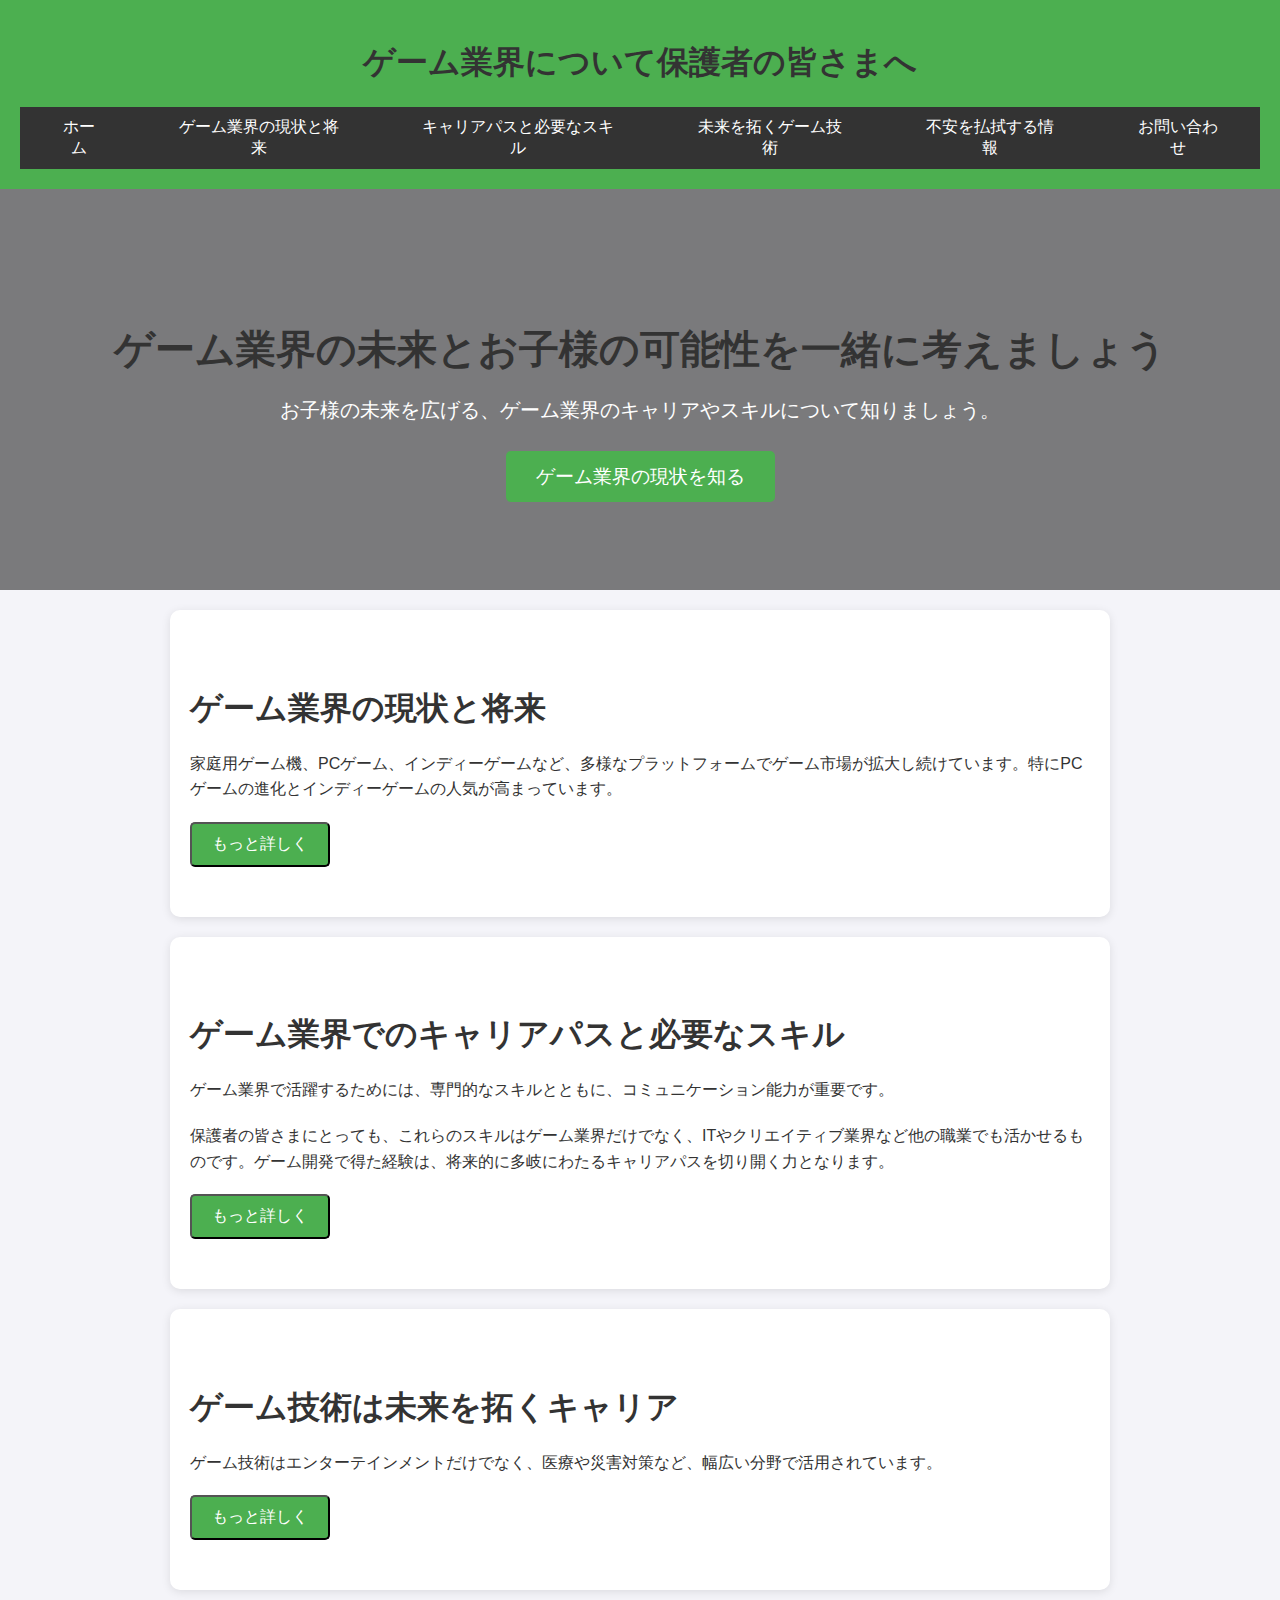
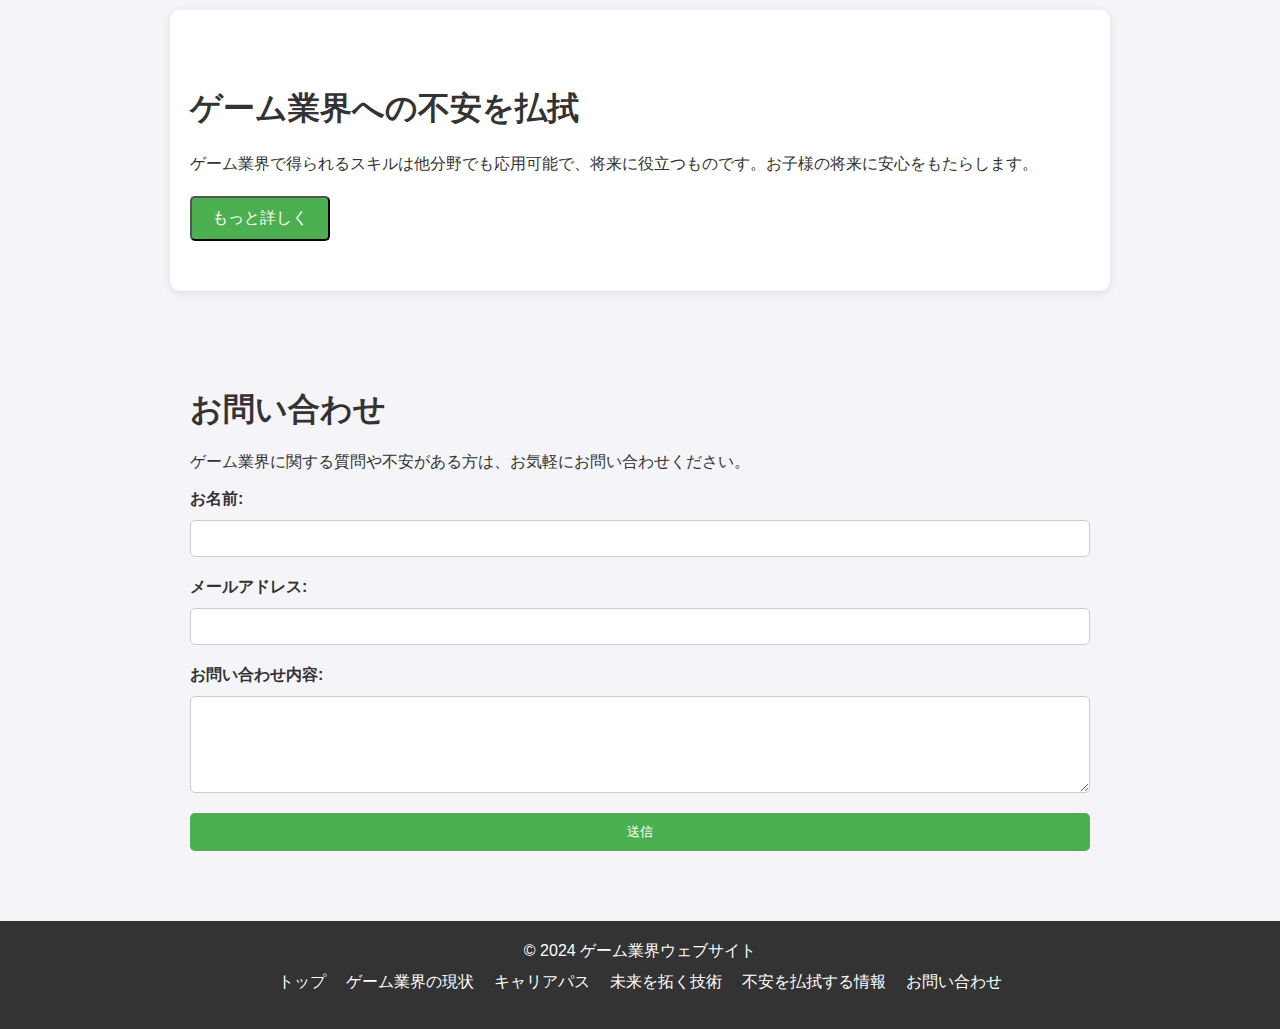
==== commit abc63093: "Updated wording to '保護者の皆さま' for consistency" ====
--- a/index.html
+++ b/index.html
@@ -3,14 +3,14 @@
   <head>
     <meta charset="UTF-8" />
     <meta name="viewport" content="width=device-width, initial-scale=1.0" />
-    <title>ゲーム業界について保護者の皆様へ</title>
+    <title>ゲーム業界について保護者の皆さまへ</title>
     <link rel="stylesheet" href="style.css" />
   </head>
   <body>
     <!-- ヘッダー -->
     <header class="header">
       <div class="inner-header flex">
-        <h1>ゲーム業界について保護者の皆様へ</h1>
+        <h1>ゲーム業界について保護者の皆さまへ</h1>
       </div>
       <nav class="navbar">
         <ul class="nav-list">
@@ -71,6 +71,9 @@
       <p>
         ゲーム業界で活躍するためには、専門的なスキルとともに、コミュニケーション能力が重要です。
       </p>
+      <p>
+        保護者の皆さまにとっても、これらのスキルはゲーム業界だけでなく、ITやクリエイティブ業界など他の職業でも活かせるものです。ゲーム開発で得た経験は、将来的に多岐にわたるキャリアパスを切り開く力となります。
+      </p>
       <button onclick="toggleDetails('career-details')" class="detail-button">
         もっと詳しく
       </button>
@@ -78,10 +81,10 @@
       <!-- 詳細コンテンツ（初期状態では非表示） -->
       <div id="career-details" style="display: none">
         <p>
-          プログラミング、アート、サウンドといった各専門スキルに注目が偏りがちですが、ゲーム開発はチームでのものづくり。本当に面白いゲームを作るためには、職種を超えてチームメンバーと円滑に協力し、意見を交わすコミュニケーションスキルが不可欠です。
-        </p>
-        <p>
-          また、近年では、ゲーム開発で得た専門スキルが、IT業界やメタバースといった社会で成長を続けている分野にも応用されています。専門技術の経験やクリエイティブな思考は、他業界でも高く評価されるものとなっています。
+          プログラミング、アート、サウンドといった各専門スキルに注目が偏りがちですが、ゲーム開発はチームでのものづくりです。本当に面白いゲームを作るためには、職種を超えてチームメンバーと円滑に協力し、意見を交わすコミュニケーションスキルが不可欠です。
+        </p>
+        <p>
+          ゲーム開発で得た専門スキルが、IT業界やメタバースといった社会で成長を続けている分野にも応用されています。専門技術の経験やクリエイティブな思考は、他業界でも高く評価されるものです。
         </p>
         <p>
           プロジェクト管理や問題解決の能力は、どの業界でも汎用性が高く、様々なキャリアでの活躍の幅が広がります。ゲーム開発は問題解決の繰り返し。壁に当たっては悩み、成長していく過程は、コミュニケーションを磨く場でもあり、培われた経験は何物にも代えがたいスキルとなります。
@@ -105,7 +108,7 @@
       <!-- 詳細コンテンツ（初期状態では非表示） -->
       <div id="future-details" style="display: none">
         <p>
-          ゲーム業界への就職に対して、不安を感じる親御さんも少なくありません。
+          ゲーム業界への就職に対して、不安を感じる保護者の皆さまも少なくありません。
         </p>
         <p>
           しかし、近年、ゲーム技術はエンターテインメントを超え、医療や災害対策など多岐にわたる分野で活用されています。
@@ -117,7 +120,7 @@
           さらに、働き方改革や福利厚生が整備され、クリエイターとしてのキャリアも安心して築ける環境が整ってきています。
         </p>
         <p>
-          お子さんがゲーム業界で学ぶことは、今後も成長する分野で活躍する可能性を秘めています。
+          お子様がゲーム業界で学ぶことは、今後も成長する分野で活躍する可能性を秘めています。
         </p>
       </div>
     </section>
@@ -168,7 +171,7 @@
           </li>
         </ul>
         <p>
-          ゲーム業界で経験を積むことで、問題解決能力、チームワーク、コミュニケーション能力など、社会に出てから必ず役に立つ力が身につきます。これらの力は、どんな仕事をする上でも、お子様の大きな強みとなるでしょう。ゲーム業界はとても魅力的な業界ですが、必ずしもそこだけがあなたの将来の選択肢ではありません。しかしゲーム業界を目指す上で培ったスキルや経験は、お子様の可能性を広げるための宝物となります。
+          ゲーム業界で経験を積むことで、問題解決能力、チームワーク、コミュニケーション能力など、社会に出てから必ず役に立つ力が身につきます。これらの力は、どんな仕事をする上でも、お子様の大きな強みとなるでしょう。ゲーム業界はとても魅力的な業界ですが、必ずしもそこだけが将来の選択肢になるわけではありません。しかしゲーム業界を目指す上で培ったスキルや経験は、お子様の可能性を広げるための宝物となります。
         </p>
         <p>
           お子様の将来を応援しながら、一緒に様々な選択肢を考えていきましょう。
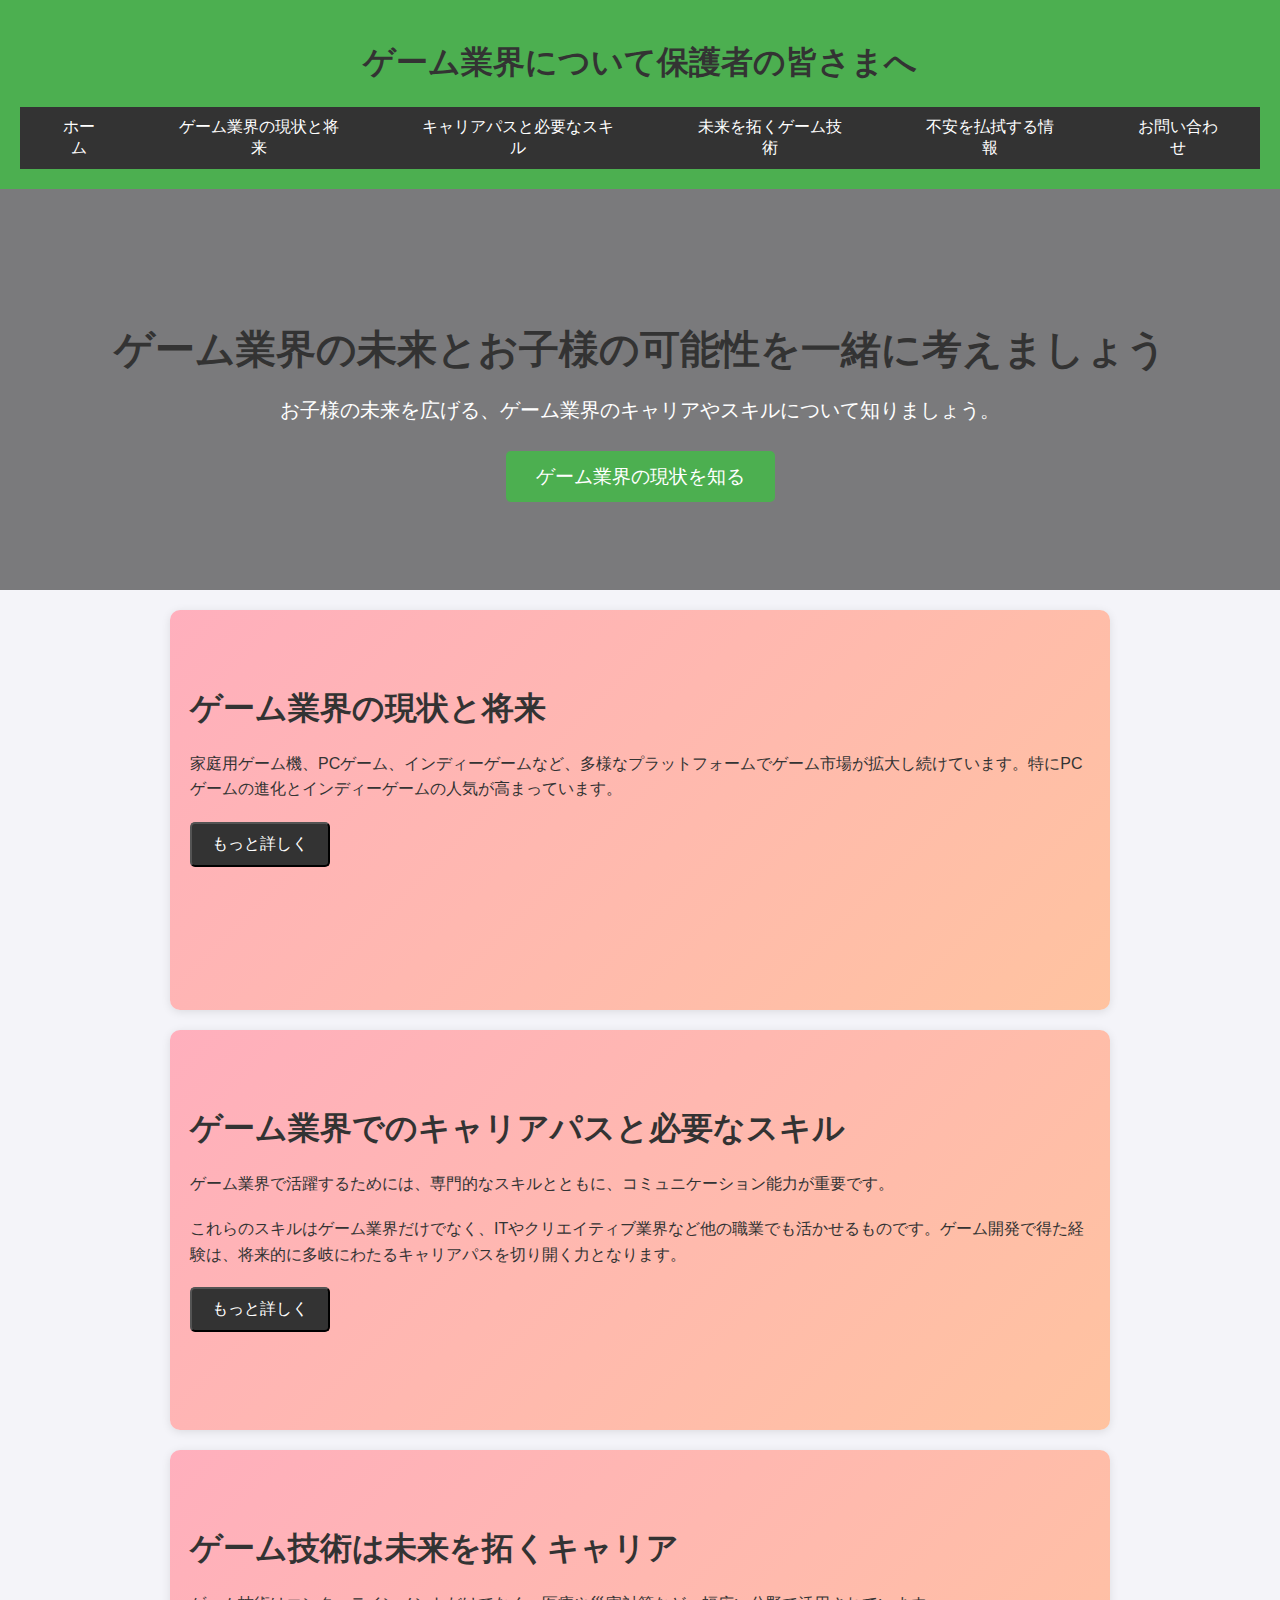
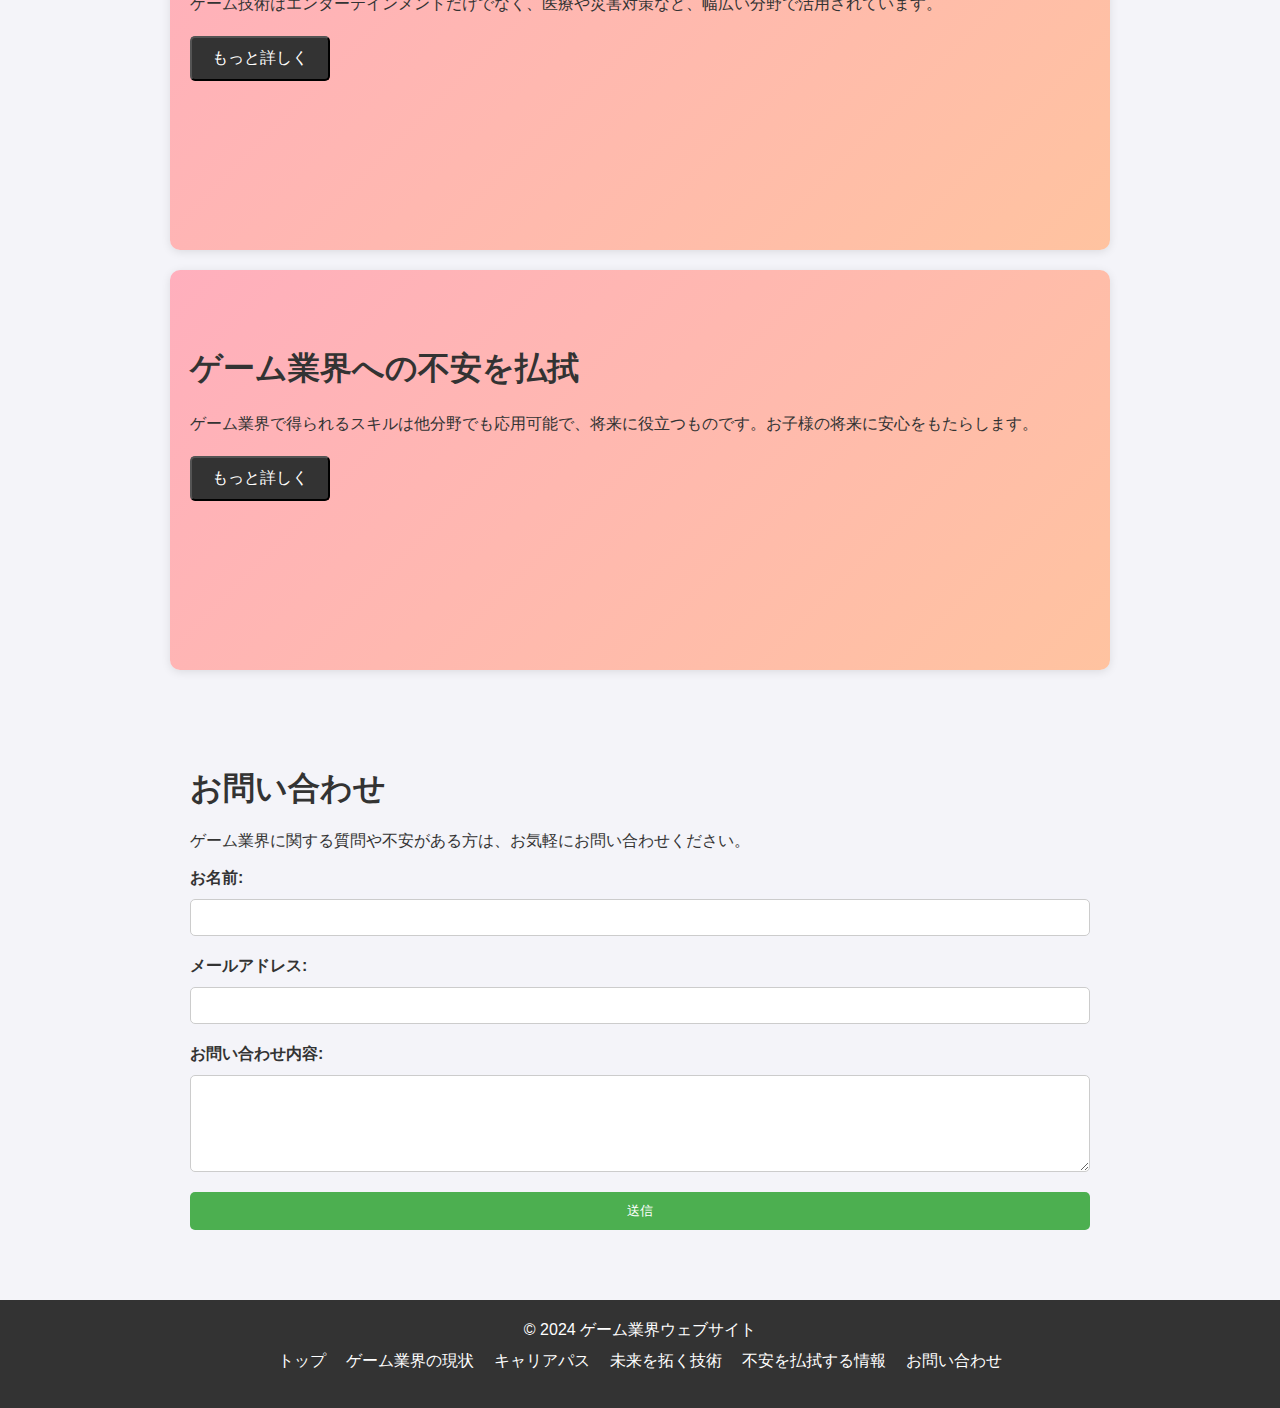
==== commit 4b4ad0cf: "キャリアパスの背景色修正とCSS調整" ====
--- a/index.html
+++ b/index.html
@@ -41,7 +41,10 @@
       <p>
         家庭用ゲーム機、PCゲーム、インディーゲームなど、多様なプラットフォームでゲーム市場が拡大し続けています。特にPCゲームの進化とインディーゲームの人気が高まっています。
       </p>
-      <button onclick="toggleDetails('industry-details')" class="detail-button">
+      <button
+        onclick="toggleDetails('industry-details', this)"
+        class="detail-button"
+      >
         もっと詳しく
       </button>
 
@@ -60,7 +63,7 @@
           一方で、政府もゲームを含むコンテンツ産業の人材育成に注力しており、「新しい資本主義」の改定実行計画の一環として、賃金を含む労働環境の改善や海外展開の支援を進めています。これにより、国内外の競争力が高まり、さらに多くの才能がゲーム業界に集まることが期待されています。
         </p>
         <p>
-          特に人口減少による国内市場の縮小に対しては、辻本氏は悲観的な見方を否定し、ゲーム経験者が増えることで新たな機会が広がるとしています。さらに、人気キャラクターを生かし、海外市場でのファン開拓にも積極的に取り組む必要性が指摘されています。
+          特に人口減少による国内市場の縮小に対しては、CESAやその他の業界リーダーが、新たな機会を提供する必要性を指摘しています。さらに、人気キャラクターを活用し、海外市場でのファン開拓にも積極的に取り組む方針です。
         </p>
       </div>
     </section>
@@ -72,9 +75,12 @@
         ゲーム業界で活躍するためには、専門的なスキルとともに、コミュニケーション能力が重要です。
       </p>
       <p>
-        保護者の皆さまにとっても、これらのスキルはゲーム業界だけでなく、ITやクリエイティブ業界など他の職業でも活かせるものです。ゲーム開発で得た経験は、将来的に多岐にわたるキャリアパスを切り開く力となります。
-      </p>
-      <button onclick="toggleDetails('career-details')" class="detail-button">
+        これらのスキルはゲーム業界だけでなく、ITやクリエイティブ業界など他の職業でも活かせるものです。ゲーム開発で得た経験は、将来的に多岐にわたるキャリアパスを切り開く力となります。
+      </p>
+      <button
+        onclick="toggleDetails('career-details', this)"
+        class="detail-button"
+      >
         もっと詳しく
       </button>
 
@@ -101,7 +107,10 @@
       <p>
         ゲーム技術はエンターテインメントだけでなく、医療や災害対策など、幅広い分野で活用されています。
       </p>
-      <button onclick="toggleDetails('future-details')" class="detail-button">
+      <button
+        onclick="toggleDetails('future-details', this)"
+        class="detail-button"
+      >
         もっと詳しく
       </button>
 
@@ -131,7 +140,10 @@
       <p>
         ゲーム業界で得られるスキルは他分野でも応用可能で、将来に役立つものです。お子様の将来に安心をもたらします。
       </p>
-      <button onclick="toggleDetails('fears-details')" class="detail-button">
+      <button
+        onclick="toggleDetails('fears-details', this)"
+        class="detail-button"
+      >
         もっと詳しく
       </button>
 
@@ -215,12 +227,14 @@
     </footer>
 
     <script>
-      function toggleDetails(id) {
+      function toggleDetails(id, button) {
         var details = document.getElementById(id);
         if (details.style.display === "none") {
           details.style.display = "block";
+          button.textContent = "たたむ";
         } else {
           details.style.display = "none";
+          button.textContent = "もっと詳しく";
         }
       }
     </script>
--- a/style.css
+++ b/style.css
@@ -5,22 +5,26 @@
   padding: 0;
   box-sizing: border-box;
   background-color: #f4f4f9;
-  color: #333;
+  color: #333; /* 全てのテキストを黒に統一 */
 }
 
 h1,
 h2 {
-  color: #333;
+  color: #333; /* 見出しも黒に統一 */
 }
 
 a {
   text-decoration: none;
-  color: #fff;
+  color: #333; /* リンクの色も黒に */
 }
 
 ul {
   list-style-type: none;
   padding: 0;
+}
+
+li {
+  color: #333; /* リストアイテムの文字色も黒に統一 */
 }
 
 button,
@@ -113,29 +117,67 @@
   background-color: #45a049;
 }
 
-/* コンテンツセクション */
+/* 各セクションのスタイル変更と背景色の調整 */
 .content-section {
   padding: 50px 20px;
-  background-color: white;
   margin: 20px auto;
   max-width: 900px;
   border-radius: 10px;
   box-shadow: 0 2px 10px rgba(0, 0, 0, 0.1);
+  min-height: 300px; /* 全てのセクションで同じ高さに調整 */
+}
+
+/* ゲーム業界の現状と将来 */
+#industry-status {
+  background: linear-gradient(
+    135deg,
+    #ffafbd,
+    #ffc3a0
+  ); /* ピンクからライトオレンジのグラデーション */
+}
+
+/* ゲーム業界でのキャリアパスと必要なスキル */
+#career-path {
+  background: linear-gradient(
+    135deg,
+    #ffafbd,
+    #ffc3a0
+  ); /* ピンクからライトオレンジのグラデーション */
+}
+
+/* ゲーム技術は未来を拓くキャリア */
+#future-technology {
+  background: linear-gradient(
+    135deg,
+    #ffafbd,
+    #ffc3a0
+  ); /* ピンクからライトオレンジのグラデーション */
+}
+
+/* ゲーム業界への不安を払拭 */
+#fears {
+  background: linear-gradient(
+    135deg,
+    #ffafbd,
+    #ffc3a0
+  ); /* ピンクからライトオレンジのグラデーション */
 }
 
 .content-section h2 {
   font-size: 2rem;
   margin-bottom: 20px;
+  color: #333; /* 見出しのテキスト色も黒に */
 }
 
 .content-section p {
   font-size: 1rem;
   line-height: 1.6;
   margin-bottom: 20px;
+  color: #333; /* 小さい文字の色も黒に */
 }
 
 .detail-button {
-  background-color: #4caf50;
+  background-color: #333;
   color: white;
   padding: 10px 20px;
   border-radius: 5px;
@@ -144,7 +186,8 @@
 }
 
 .detail-button:hover {
-  background-color: #45a049;
+  background-color: #4caf50;
+  color: white;
 }
 
 /* お問い合わせセクション */
@@ -287,3 +330,9 @@
     margin: 5px 0;
   }
 }
+
+/* JavaScriptによるボタン文言の切り替え用スタイル */
+.button-toggled {
+  background-color: #f44336;
+  color: white;
+}
